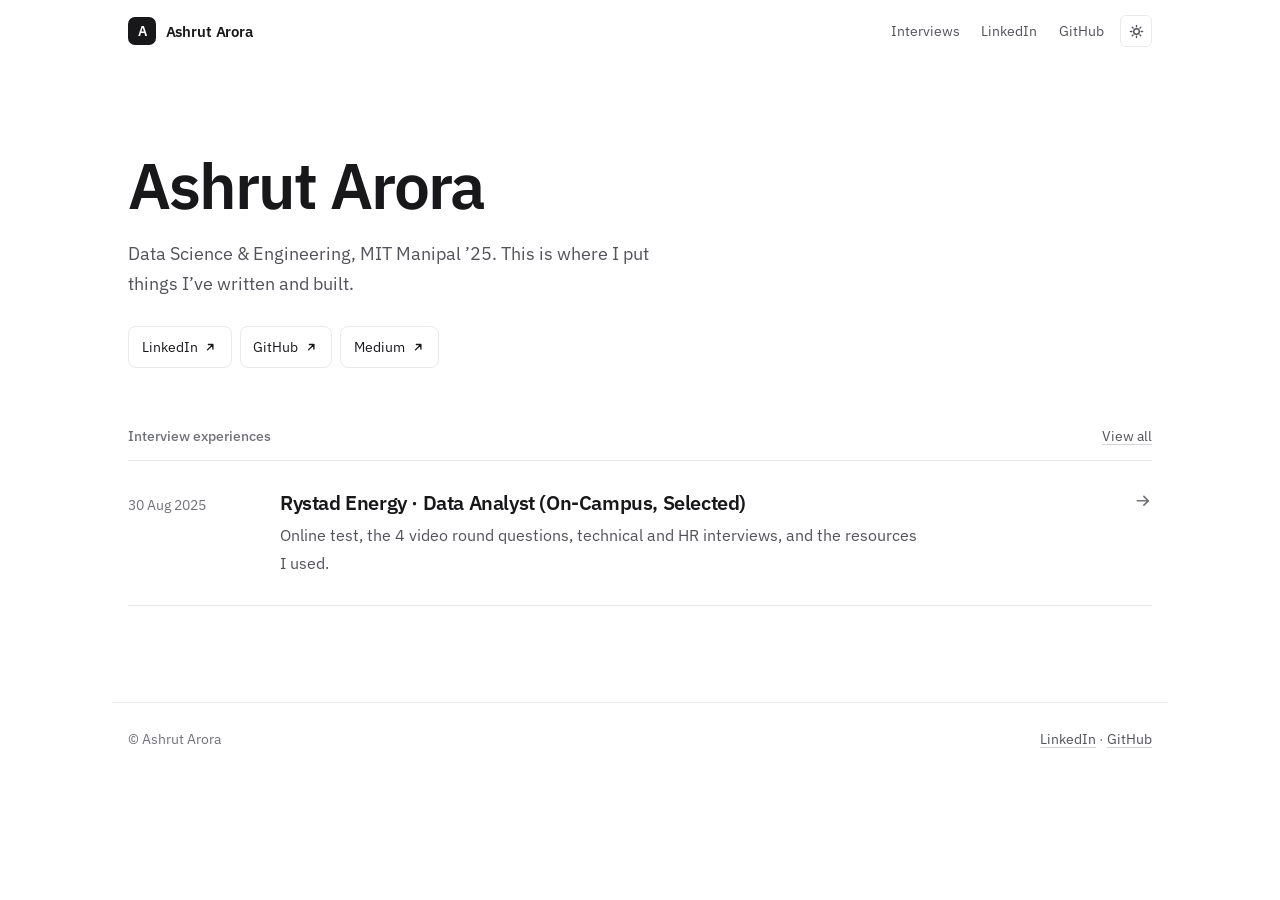
==== index.html @ b7176784 "Neutral light/dark theme with toggle, IBM Plex Sans, and an interview experiences section" ====
<!doctype html>
<html lang="en">
<head>
<meta charset="utf-8">
<meta name="viewport" content="width=device-width, initial-scale=1">
<title>Ashrut Arora</title>
<meta name="description" content="Ashrut Arora, Data Science &amp; Engineering graduate from MIT Manipal. Writing, projects and interview experiences.">
<meta name="theme-color" content="#ffffff" media="(prefers-color-scheme: light)">
<meta name="theme-color" content="#09090b" media="(prefers-color-scheme: dark)">
<link rel="canonical" href="https://ashrutarora.github.io/">
<link rel="icon" href="/favicon.svg" type="image/svg+xml">
<link rel="apple-touch-icon" href="/apple-touch-icon.png">
<meta property="og:type" content="website">
<meta property="og:title" content="Ashrut Arora">
<meta property="og:description" content="Writing, projects and interview experiences.">
<meta property="og:url" content="https://ashrutarora.github.io/">
<meta property="og:image" content="https://ashrutarora.github.io/og/home.png">
<meta name="twitter:card" content="summary_large_image">
<link rel="preconnect" href="https://fonts.googleapis.com">
<link rel="preconnect" href="https://fonts.gstatic.com" crossorigin>
<link rel="stylesheet" href="https://fonts.googleapis.com/css2?family=IBM+Plex+Mono:wght@400&family=IBM+Plex+Sans:wght@400;500;600&display=swap">
<script>try{const t=localStorage.getItem("theme");if(t)document.documentElement.dataset.theme=t}catch(e){}</script>
<link rel="stylesheet" href="/style.css">
<script type="application/ld+json">
{
  "@context": "https://schema.org",
  "@type": "Person",
  "name": "Ashrut Arora",
  "url": "https://ashrutarora.github.io/",
  "alumniOf": "Manipal Institute of Technology",
  "sameAs": [
    "https://www.linkedin.com/in/ashrutarora/",
    "https://github.com/ashrutarora",
    "https://medium.com/@ashrutarora"
  ]
}
</script>
</head>
<body>
<a class="skip" href="#main">Skip to content</a>

<header class="site">
  <div class="site-inner">
    <a class="brand" href="/"><span class="mark" aria-hidden="true">A</span>Ashrut Arora</a>
    <nav aria-label="Site">
      <a href="/interview-experiences/">Interviews</a>
      <a class="ext" href="https://www.linkedin.com/in/ashrutarora/">LinkedIn</a>
      <a class="ext" href="https://github.com/ashrutarora">GitHub</a>
      <button class="theme" type="button" aria-label="Switch between light and dark mode">
        <svg class="sun" viewBox="0 0 16 16" aria-hidden="true"><circle cx="8" cy="8" r="3" fill="none" stroke="currentColor" stroke-width="1.5"/><path d="M8 1.5v1.5M8 13v1.5M1.5 8H3M13 8h1.5M3.4 3.4l1 1M11.6 11.6l1 1M3.4 12.6l1-1M11.6 4.4l1-1" stroke="currentColor" stroke-width="1.5" stroke-linecap="round"/></svg>
        <svg class="moon" viewBox="0 0 16 16" aria-hidden="true"><path d="M13.5 9.6A5.5 5.5 0 0 1 6.4 2.5a5.5 5.5 0 1 0 7.1 7.1Z" fill="none" stroke="currentColor" stroke-width="1.5" stroke-linejoin="round"/></svg>
      </button>
    </nav>
  </div>
</header>

<main id="main">
<section class="hero">
  <h1 class="rise">Ashrut Arora</h1>
  <p class="rise d1">Data Science &amp; Engineering, MIT Manipal ’25. This is where I put things I’ve written and built.</p>
  <div class="links rise d2">
    <a href="https://www.linkedin.com/in/ashrutarora/">LinkedIn <svg class="icon" viewBox="0 0 16 16" aria-hidden="true"><path d="M5 11 11 5M6 5h5v5" fill="none" stroke="currentColor" stroke-width="1.5" stroke-linecap="round" stroke-linejoin="round"/></svg></a>
    <a href="https://github.com/ashrutarora">GitHub <svg class="icon" viewBox="0 0 16 16" aria-hidden="true"><path d="M5 11 11 5M6 5h5v5" fill="none" stroke="currentColor" stroke-width="1.5" stroke-linecap="round" stroke-linejoin="round"/></svg></a>
    <a href="https://medium.com/@ashrutarora">Medium <svg class="icon" viewBox="0 0 16 16" aria-hidden="true"><path d="M5 11 11 5M6 5h5v5" fill="none" stroke="currentColor" stroke-width="1.5" stroke-linecap="round" stroke-linejoin="round"/></svg></a>
  </div>
</section>

<section class="writing rise d3" aria-labelledby="interviews-label">
  <div class="section-label"><h2 id="interviews-label">Interview experiences</h2><a href="/interview-experiences/">View all</a></div>
  <a class="entry" href="/interview-experiences/rystad-energy/">
    <time datetime="2025-08-30">30 Aug 2025</time>
    <div>
      <h3>Rystad Energy · Data Analyst (On-Campus, Selected)</h3>
      <p>Online test, the 4 video round questions, technical and HR interviews, and the resources I used.</p>
    </div>
    <span class="arrow"><svg class="icon" viewBox="0 0 16 16" aria-hidden="true"><path d="M3 8h10M9 4l4 4-4 4" fill="none" stroke="currentColor" stroke-width="1.5" stroke-linecap="round" stroke-linejoin="round"/></svg></span>
  </a>
</section>
</main>

<footer class="foot">
  <p>© Ashrut Arora</p>
  <p><a href="https://www.linkedin.com/in/ashrutarora/">LinkedIn</a> · <a href="https://github.com/ashrutarora">GitHub</a></p>
</footer>

<script>
(() => {
  const root = document.documentElement;
  document.querySelector('.theme')?.addEventListener('click', () => {
    const dark = root.dataset.theme ? root.dataset.theme === 'dark' : matchMedia('(prefers-color-scheme: dark)').matches;
    root.dataset.theme = dark ? 'light' : 'dark';
    try { localStorage.setItem('theme', root.dataset.theme); } catch (e) {}
  });
  const site = document.querySelector('.site');
  const onScroll = () => site.classList.toggle('scrolled', scrollY > 8);
  addEventListener('scroll', onScroll, { passive: true });
  onScroll();
})();
</script>
</body>
</html>
---- style.css ----
:root {
  --bg: #ffffff;
  --card: #fafafa;
  --soft: #f4f4f5;
  --ink: #18181b;
  --ink-2: #52525b;
  --ink-3: #71717a;
  --rule: #e9e9ec;
  --rule-strong: #d4d4d8;

  --sans: "IBM Plex Sans", ui-sans-serif, system-ui, -apple-system, "Segoe UI", sans-serif;
  --mono: "IBM Plex Mono", ui-monospace, SFMono-Regular, Menlo, monospace;

  --measure: 42rem;
  --wide: 66rem;
  --ease: cubic-bezier(.2, .7, .2, 1);
  color-scheme: light;
}

:root[data-theme="dark"] {
  --bg: #09090b;
  --card: #111113;
  --soft: #18181b;
  --ink: #f4f4f5;
  --ink-2: #a1a1aa;
  --ink-3: #8b8b94;
  --rule: #232326;
  --rule-strong: #34343a;
  color-scheme: dark;
}

@media (prefers-color-scheme: dark) {
  :root:not([data-theme="light"]) {
    --bg: #09090b;
    --card: #111113;
    --soft: #18181b;
    --ink: #f4f4f5;
    --ink-2: #a1a1aa;
    --ink-3: #8b8b94;
    --rule: #232326;
    --rule-strong: #34343a;
    color-scheme: dark;
  }
}

*, *::before, *::after { box-sizing: border-box; }

html {
  -webkit-text-size-adjust: 100%;
  scroll-behavior: smooth;
  scroll-padding-top: 5rem;
}

@media (prefers-reduced-motion: reduce) {
  html { scroll-behavior: auto; }
  *, *::before, *::after { transition: none !important; animation: none !important; }
}

body {
  margin: 0;
  background: var(--bg);
  color: var(--ink);
  font: 400 1.0625rem/1.75 var(--sans);
  -webkit-font-smoothing: antialiased;
  transition: background-color .25s var(--ease), color .25s var(--ease);
}

::selection { background: var(--ink); color: var(--bg); }

.icon { width: 1em; height: 1em; flex: none; vertical-align: -.125em; }

a {
  color: var(--ink);
  text-decoration-color: var(--rule-strong);
  text-decoration-thickness: 1px;
  text-underline-offset: 3px;
  transition: text-decoration-color .2s var(--ease), color .2s var(--ease);
}

a:hover { text-decoration-color: var(--ink); }

:focus-visible {
  outline: 2px solid var(--ink);
  outline-offset: 3px;
  border-radius: 4px;
}

.skip {
  position: absolute;
  left: 1rem;
  top: -3rem;
  z-index: 30;
  padding: .5rem .9rem;
  background: var(--ink);
  color: var(--bg);
  border-radius: 6px;
  font-size: .875rem;
}

.skip:focus { top: 1rem; }

.progress {
  position: fixed;
  inset: 0 0 auto 0;
  height: 2px;
  z-index: 20;
  background: var(--ink);
  transform-origin: 0 50%;
  transform: scaleX(0);
}

/* site header */
.site {
  position: sticky;
  top: 0;
  z-index: 10;
  background: color-mix(in srgb, var(--bg) 85%, transparent);
  backdrop-filter: saturate(1.4) blur(12px);
  -webkit-backdrop-filter: saturate(1.4) blur(12px);
  border-bottom: 1px solid transparent;
  transition: border-color .3s var(--ease), background-color .25s var(--ease);
}

.site.scrolled { border-bottom-color: var(--rule); }

.site-inner {
  max-width: var(--wide);
  margin: 0 auto;
  padding: .85rem 1rem;
  display: flex;
  align-items: center;
  justify-content: space-between;
  gap: 1rem;
}

.brand {
  display: inline-flex;
  align-items: center;
  gap: .6rem;
  color: var(--ink);
  text-decoration: none;
  font-weight: 600;
  font-size: .95rem;
  letter-spacing: -.01em;
  white-space: nowrap;
}

.mark {
  display: grid;
  place-items: center;
  width: 1.75rem;
  height: 1.75rem;
  border-radius: 7px;
  background: var(--ink);
  color: var(--bg);
  font: 600 .85rem/1 var(--sans);
}

.site nav { display: flex; align-items: center; gap: .15rem; font-size: .875rem; }

.site nav a, .theme {
  color: var(--ink-2);
  text-decoration: none;
  padding: .35rem .6rem;
  border-radius: 6px;
  transition: background-color .2s var(--ease), color .2s var(--ease);
}

.site nav a:hover, .theme:hover { background: var(--soft); color: var(--ink); }
.site nav a[aria-current] { color: var(--ink); }

.theme {
  display: grid;
  place-items: center;
  width: 2rem;
  height: 2rem;
  padding: 0;
  margin-left: .25rem;
  border: 1px solid var(--rule);
  background: none;
  cursor: pointer;
}

.theme svg { width: 15px; height: 15px; }
.theme .moon { display: none; }
:root[data-theme="dark"] .theme .sun { display: none; }
:root[data-theme="dark"] .theme .moon { display: block; }

@media (prefers-color-scheme: dark) {
  :root:not([data-theme="light"]) .theme .sun { display: none; }
  :root:not([data-theme="light"]) .theme .moon { display: block; }
}

@media (max-width: 520px) {
  .site nav a.ext { display: none; }
  .byline .status { margin-left: 0; }
}

main { position: relative; }

/* post header */
.post-head {
  max-width: var(--wide);
  margin: 0 auto;
  padding: 4rem 1rem 2.5rem;
}

.status {
  color: var(--ink);
  border: 1px solid var(--rule-strong);
  padding: .1rem .55rem;
  border-radius: 999px;
  font-size: .8rem;
  font-weight: 500;
}

.post-head h1 {
  font-size: clamp(2.1rem, 5vw, 3.25rem);
  line-height: 1.1;
  font-weight: 600;
  letter-spacing: -.025em;
  margin: 0;
  max-width: 22ch;
  text-wrap: balance;
}

.post-head h1 span { color: var(--ink-3); }

.dek {
  max-width: 38rem;
  margin: 1.25rem 0 0;
  font-size: 1.15rem;
  line-height: 1.6;
  color: var(--ink-2);
  text-wrap: pretty;
}

.byline {
  display: flex;
  flex-wrap: wrap;
  align-items: center;
  gap: .75rem;
  margin-top: 1.75rem;
  font-size: .875rem;
  color: var(--ink-3);
}

.byline strong { color: var(--ink); font-weight: 500; display: block; line-height: 1.4; }
.byline .status { margin-left: auto; }

.byline .mark { width: 2.25rem; height: 2.25rem; font-size: 1rem; border-radius: 9px; }

/* rounds strip */
.rounds {
  max-width: var(--wide);
  margin: 0 auto;
  padding: 0 1rem;
}

.rounds ol {
  list-style: none;
  margin: 0;
  padding: 0;
  display: grid;
  grid-template-columns: repeat(4, 1fr);
  border: 1px solid var(--rule);
  border-radius: 12px;
  overflow: hidden;
}

.rounds li { border-right: 1px solid var(--rule); }
.rounds li:last-child { border-right: 0; }

.rounds a {
  display: block;
  height: 100%;
  padding: 1rem 1.15rem 1.15rem;
  color: inherit;
  text-decoration: none;
  transition: background-color .2s var(--ease);
}

.rounds a:hover { background: var(--card); }

.rounds .n { font-size: .8rem; line-height: 1; color: var(--ink-3); }

.rounds h2 {
  font-size: 1rem;
  font-weight: 600;
  letter-spacing: -.01em;
  margin: .65rem 0 .25rem;
}

.rounds p { margin: 0; font-size: .85rem; line-height: 1.5; color: var(--ink-3); }

@media (max-width: 760px) {
  .rounds ol { grid-template-columns: 1fr 1fr; }
  .rounds li:nth-child(2n) { border-right: 0; }
  .rounds li:nth-child(n+3) { border-top: 1px solid var(--rule); }
}

/* body layout */
.post-body {
  max-width: var(--wide);
  margin: 0 auto;
  padding: 3.5rem 1rem 0;
  display: grid;
  grid-template-columns: minmax(0, 1fr);
  gap: 2.5rem;
}

@media (min-width: 1040px) {
  .post-body {
    grid-template-columns: 12rem minmax(0, var(--measure));
    gap: 5rem;
  }
}

.toc { font-size: .875rem; }

.toc .label { font-weight: 500; color: var(--ink); margin: 0 0 .75rem; }

.toc ol { list-style: none; margin: 0; padding: 0; }

.toc a {
  display: block;
  padding: .35rem 0 .35rem .85rem;
  border-left: 1px solid var(--rule);
  color: var(--ink-3);
  text-decoration: none;
  line-height: 1.4;
  transition: color .2s var(--ease), border-color .2s var(--ease);
}

.toc a:hover { color: var(--ink); }
.toc a.active { color: var(--ink); border-left-color: var(--ink); }

@media (min-width: 1040px) {
  .toc { position: sticky; top: 6rem; align-self: start; }
}

@media (max-width: 1039px) {
  .toc {
    background: var(--card);
    border: 1px solid var(--rule);
    border-radius: 12px;
    padding: 1rem 1.15rem .85rem;
  }
}

/* prose */
.prose { min-width: 0; }
.prose > :first-child { margin-top: 0; }
.prose p, .prose li { text-wrap: pretty; }
.prose p { margin: 0 0 1.15rem; }

.prose h2 {
  font-size: 1.6rem;
  line-height: 1.25;
  font-weight: 600;
  letter-spacing: -.02em;
  margin: 4rem 0 1rem;
  text-wrap: balance;
}

.prose h3 {
  font-size: 1.1rem;
  font-weight: 600;
  letter-spacing: -.015em;
  margin: 2.25rem 0 .6rem;
}

.prose ul, .prose ol { padding-left: 1.25rem; margin: 0 0 1.25rem; }
.prose li { margin: .35rem 0; }
.prose li::marker { color: var(--ink-3); }
.prose strong { font-weight: 600; }

.prose code {
  font: .85em var(--mono);
  background: var(--soft);
  border: 1px solid var(--rule);
  padding: .08em .35em;
  border-radius: 5px;
}

.lede { font-size: 1.15rem; line-height: 1.7; }

.chips { display: flex; flex-wrap: wrap; gap: .4rem; margin: 0 0 1.25rem; }

.chip {
  font-size: .8rem;
  color: var(--ink-2);
  background: var(--soft);
  padding: .25rem .6rem;
  border-radius: 6px;
}

.roles { list-style: none; padding: 0 !important; display: grid; gap: .5rem; }

.roles li {
  margin: 0;
  padding: .85rem 1.05rem;
  background: var(--card);
  border: 1px solid var(--rule);
  border-radius: 10px;
}

.roles li strong { display: block; }
.roles li span { color: var(--ink-2); font-size: .95rem; }

.qgroup {
  margin: 0 0 1rem;
  padding: 1.1rem 1.25rem .35rem;
  background: var(--card);
  border: 1px solid var(--rule);
  border-radius: 12px;
}

.qgroup h4 { margin: 0 0 .35rem; font-size: .95rem; font-weight: 600; }
.qgroup ul { margin-bottom: .75rem; }

/* video questions */
.questions { list-style: none; padding: 0 !important; margin: 2rem 0; counter-reset: q; }

.questions > li {
  counter-increment: q;
  margin: 0 0 1rem;
  padding: 1.25rem 1.35rem;
  background: var(--card);
  border: 1px solid var(--rule);
  border-radius: 12px;
}

.questions h3 { margin: 0 0 .5rem; font-size: 1rem; display: flex; gap: .6rem; align-items: baseline; }

.questions h3::before {
  content: counter(q) ".";
  color: var(--ink-3);
  font-weight: 500;
  font-variant-numeric: tabular-nums;
}

.questions blockquote {
  margin: 0 0 .9rem;
  padding-left: .9rem;
  border-left: 1px solid var(--rule-strong);
  color: var(--ink);
  font-size: 1.05rem;
  text-wrap: pretty;
}

.questions .tip { margin: 0; }

.tip {
  margin: 1.25rem 0 1.5rem;
  padding: .75rem .95rem;
  background: var(--soft);
  border-radius: 8px;
  font-size: .95rem;
  line-height: 1.6;
  color: var(--ink-2);
}

.tip b { color: var(--ink); font-weight: 600; margin-right: .35rem; }

/* resources */
.resources {
  display: grid;
  grid-template-columns: repeat(auto-fill, minmax(15rem, 1fr));
  gap: .6rem;
  margin: 1.5rem 0 2rem;
}

.res {
  padding: .9rem 1.05rem .55rem;
  background: var(--card);
  border: 1px solid var(--rule);
  border-radius: 12px;
}

.res h4 { margin: 0 0 .3rem; font-size: .95rem; font-weight: 600; }
.res ul { list-style: none; padding: 0 !important; margin: 0 !important; }
.res li { margin: 0; border-top: 1px solid var(--rule); }
.res li:first-child { border-top: 0; }

.res a {
  display: flex;
  justify-content: space-between;
  gap: .75rem;
  padding: .45rem 0;
  font-size: .9rem;
  color: var(--ink-2);
  text-decoration: none;
}

.res a::after {
  content: "";
  flex: none;
  width: 14px;
  height: 14px;
  margin-top: .35em;
  background: var(--ink-3);
  -webkit-mask: url("data:image/svg+xml,%3Csvg xmlns='http://www.w3.org/2000/svg' viewBox='0 0 16 16'%3E%3Cpath d='M5 11 11 5M6 5h5v5' fill='none' stroke='black' stroke-width='1.5' stroke-linecap='round' stroke-linejoin='round'/%3E%3C/svg%3E") center / contain no-repeat;
  mask: url("data:image/svg+xml,%3Csvg xmlns='http://www.w3.org/2000/svg' viewBox='0 0 16 16'%3E%3Cpath d='M5 11 11 5M6 5h5v5' fill='none' stroke='black' stroke-width='1.5' stroke-linecap='round' stroke-linejoin='round'/%3E%3C/svg%3E") center / contain no-repeat;
  transition: transform .25s var(--ease), background-color .2s var(--ease);
}

.res a:hover { color: var(--ink); }
.res a:hover::after { background: var(--ink); transform: translate(2px, -2px); }

.outro {
  margin: 3.5rem 0 0;
  padding: 1.5rem;
  border: 1px solid var(--rule);
  border-radius: 14px;
  background: var(--card);
}

.outro p { margin: 0 0 1rem; font-size: 1.1rem; font-weight: 500; letter-spacing: -.01em; text-wrap: balance; }

.button {
  display: inline-flex;
  align-items: center;
  gap: .5rem;
  padding: .6rem 1rem;
  border-radius: 8px;
  background: var(--ink);
  color: var(--bg);
  font-weight: 500;
  font-size: .9rem;
  text-decoration: none;
  transition: opacity .2s var(--ease), transform .2s var(--ease);
}

.button:hover { opacity: .85; }
.button:active { transform: scale(.98); }

/* footer */
.foot {
  max-width: var(--wide);
  margin: 6rem auto 0;
  padding: 1.5rem 1rem 3rem;
  border-top: 1px solid var(--rule);
  display: flex;
  flex-wrap: wrap;
  justify-content: space-between;
  gap: 1rem;
  font-size: .875rem;
  color: var(--ink-3);
}

.foot a { color: var(--ink-2); }
.foot p { margin: 0; }

/* home */
.hero {
  max-width: var(--wide);
  margin: 0 auto;
  padding: 5.5rem 1rem 3.5rem;
}

.hero h1 {
  font-size: clamp(2.5rem, 7vw, 4rem);
  line-height: 1.05;
  font-weight: 600;
  letter-spacing: -.03em;
  margin: 0;
}

.hero p {
  max-width: 34rem;
  margin: 1.25rem 0 0;
  font-size: 1.15rem;
  line-height: 1.6;
  color: var(--ink-2);
  text-wrap: pretty;
}

.links { display: flex; flex-wrap: wrap; gap: .5rem; margin-top: 1.75rem; }

.links a {
  display: inline-flex;
  align-items: center;
  gap: .35rem;
  padding: .45rem .8rem;
  border: 1px solid var(--rule);
  border-radius: 8px;
  color: var(--ink);
  text-decoration: none;
  font-size: .9rem;
  transition: background-color .2s var(--ease), border-color .2s var(--ease);
}

.links a:hover { background: var(--card); border-color: var(--rule-strong); }

.writing {
  max-width: var(--wide);
  margin: 0 auto;
  padding: 0 1rem;
}

.section-label {
  display: flex;
  justify-content: space-between;
  align-items: baseline;
  padding-bottom: .75rem;
  border-bottom: 1px solid var(--rule);
  font-size: .875rem;
}

.section-label h2 { margin: 0; font-size: .875rem; font-weight: 500; color: var(--ink-3); }
.section-label a { color: var(--ink-2); }

.entry {
  display: grid;
  grid-template-columns: 8rem minmax(0, 1fr) auto;
  gap: 1.5rem;
  align-items: baseline;
  padding: 1.75rem 0;
  border-bottom: 1px solid var(--rule);
  color: inherit;
  text-decoration: none;
}

.entry time { font-size: .875rem; color: var(--ink-3); font-variant-numeric: tabular-nums; }

.entry h3 {
  margin: 0;
  font-size: 1.25rem;
  line-height: 1.35;
  font-weight: 600;
  letter-spacing: -.02em;
  text-wrap: balance;
}

.entry p { margin: .4rem 0 0; color: var(--ink-2); font-size: .975rem; max-width: 40rem; }

.entry .arrow {
  display: flex;
  font-size: 1.1rem;
  color: var(--ink-3);
  transition: transform .3s var(--ease), color .2s var(--ease);
}

.entry:hover .arrow { color: var(--ink); transform: translateX(4px); }
.entry:hover h3 { text-decoration: underline; text-decoration-color: var(--rule-strong); text-underline-offset: 4px; }

@media (max-width: 680px) {
  .entry { grid-template-columns: minmax(0, 1fr); gap: .35rem; }
  .entry .arrow { display: none; }
}

@keyframes rise { from { opacity: 0; transform: translateY(8px); } to { opacity: 1; transform: none; } }

.rise { animation: rise .6s var(--ease) both; }
.rise.d1 { animation-delay: .05s; }
.rise.d2 { animation-delay: .1s; }
.rise.d3 { animation-delay: .15s; }
.rise.d4 { animation-delay: .2s; }

.hero-sm { padding-bottom: 2.5rem; }
.hero-sm h1 { font-size: clamp(2.1rem, 5vw, 3rem); }

.crumbs {
  display: flex;
  flex-wrap: wrap;
  gap: .5rem;
  margin: 0 0 1.25rem;
  font-size: .875rem;
  color: var(--ink-3);
}

.crumbs a { color: var(--ink-2); text-decoration: none; }
.crumbs a:hover { color: var(--ink); text-decoration: underline; text-decoration-color: var(--rule-strong); }
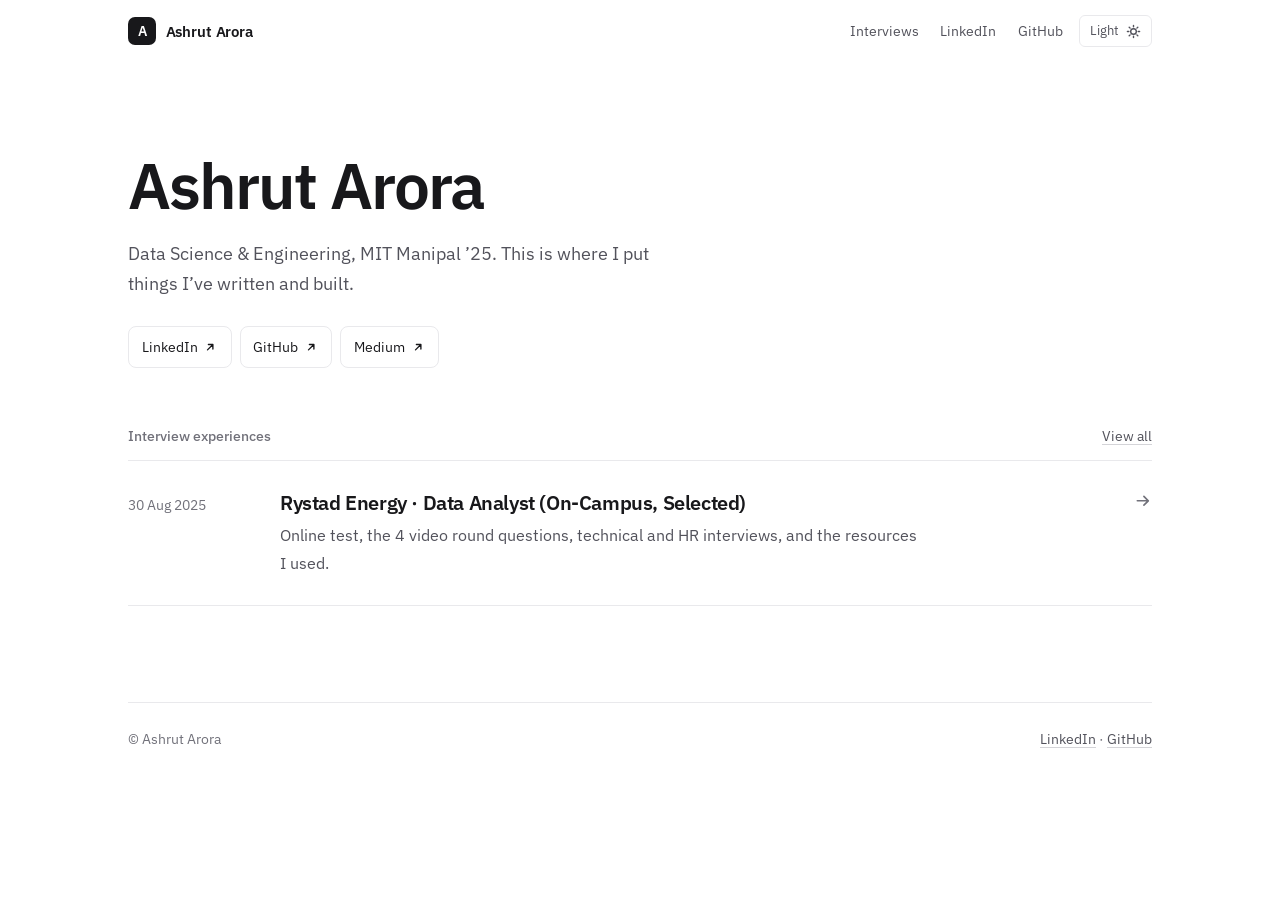
==== commit f0e77be5: "Label the theme switch, add it to the 404 page, align the footer, fix contents highlight" ====
--- a/index.html
+++ b/index.html
@@ -20,7 +20,7 @@
 <link rel="preconnect" href="https://fonts.gstatic.com" crossorigin>
 <link rel="stylesheet" href="https://fonts.googleapis.com/css2?family=IBM+Plex+Mono:wght@400&family=IBM+Plex+Sans:wght@400;500;600&display=swap">
 <script>try{const t=localStorage.getItem("theme");if(t)document.documentElement.dataset.theme=t}catch(e){}</script>
-<link rel="stylesheet" href="/style.css">
+<link rel="stylesheet" href="/style.css?v=4">
 <script type="application/ld+json">
 {
   "@context": "https://schema.org",
@@ -47,6 +47,7 @@
       <a class="ext" href="https://www.linkedin.com/in/ashrutarora/">LinkedIn</a>
       <a class="ext" href="https://github.com/ashrutarora">GitHub</a>
       <button class="theme" type="button" aria-label="Switch between light and dark mode">
+        <span class="theme-label light-label">Light</span><span class="theme-label dark-label">Dark</span>
         <svg class="sun" viewBox="0 0 16 16" aria-hidden="true"><circle cx="8" cy="8" r="3" fill="none" stroke="currentColor" stroke-width="1.5"/><path d="M8 1.5v1.5M8 13v1.5M1.5 8H3M13 8h1.5M3.4 3.4l1 1M11.6 11.6l1 1M3.4 12.6l1-1M11.6 4.4l1-1" stroke="currentColor" stroke-width="1.5" stroke-linecap="round"/></svg>
         <svg class="moon" viewBox="0 0 16 16" aria-hidden="true"><path d="M13.5 9.6A5.5 5.5 0 0 1 6.4 2.5a5.5 5.5 0 1 0 7.1 7.1Z" fill="none" stroke="currentColor" stroke-width="1.5" stroke-linejoin="round"/></svg>
       </button>
--- a/style.css
+++ b/style.css
@@ -170,29 +170,33 @@
 .site nav a[aria-current] { color: var(--ink); }
 
 .theme {
-  display: grid;
-  place-items: center;
-  width: 2rem;
+  display: inline-flex;
+  align-items: center;
+  gap: .4rem;
   height: 2rem;
-  padding: 0;
+  padding: 0 .65rem;
+  font: inherit;
+  font-size: .8125rem;
   margin-left: .25rem;
   border: 1px solid var(--rule);
   background: none;
   cursor: pointer;
 }
 
-.theme svg { width: 15px; height: 15px; }
-.theme .moon { display: none; }
-:root[data-theme="dark"] .theme .sun { display: none; }
-:root[data-theme="dark"] .theme .moon { display: block; }
+.theme svg { width: 15px; height: 15px; flex: none; }
+.theme .moon, .theme .dark-label { display: none; }
+:root[data-theme="dark"] .theme .sun, :root[data-theme="dark"] .theme .light-label { display: none; }
+:root[data-theme="dark"] .theme .moon, :root[data-theme="dark"] .theme .dark-label { display: inline; }
 
 @media (prefers-color-scheme: dark) {
-  :root:not([data-theme="light"]) .theme .sun { display: none; }
-  :root:not([data-theme="light"]) .theme .moon { display: block; }
+  :root:not([data-theme="light"]) .theme .sun, :root:not([data-theme="light"]) .theme .light-label { display: none; }
+  :root:not([data-theme="light"]) .theme .moon, :root:not([data-theme="light"]) .theme .dark-label { display: inline; }
 }
 
 @media (max-width: 520px) {
   .site nav a.ext { display: none; }
+  .theme { padding: 0; width: 2rem; justify-content: center; }
+  .theme .theme-label { display: none !important; }
   .byline .status { margin-left: 0; }
 }
 
@@ -537,9 +541,9 @@
 
 /* footer */
 .foot {
-  max-width: var(--wide);
+  width: min(calc(100% - 2rem), calc(var(--wide) - 2rem));
   margin: 6rem auto 0;
-  padding: 1.5rem 1rem 3rem;
+  padding: 1.5rem 0 3rem;
   border-top: 1px solid var(--rule);
   display: flex;
   flex-wrap: wrap;
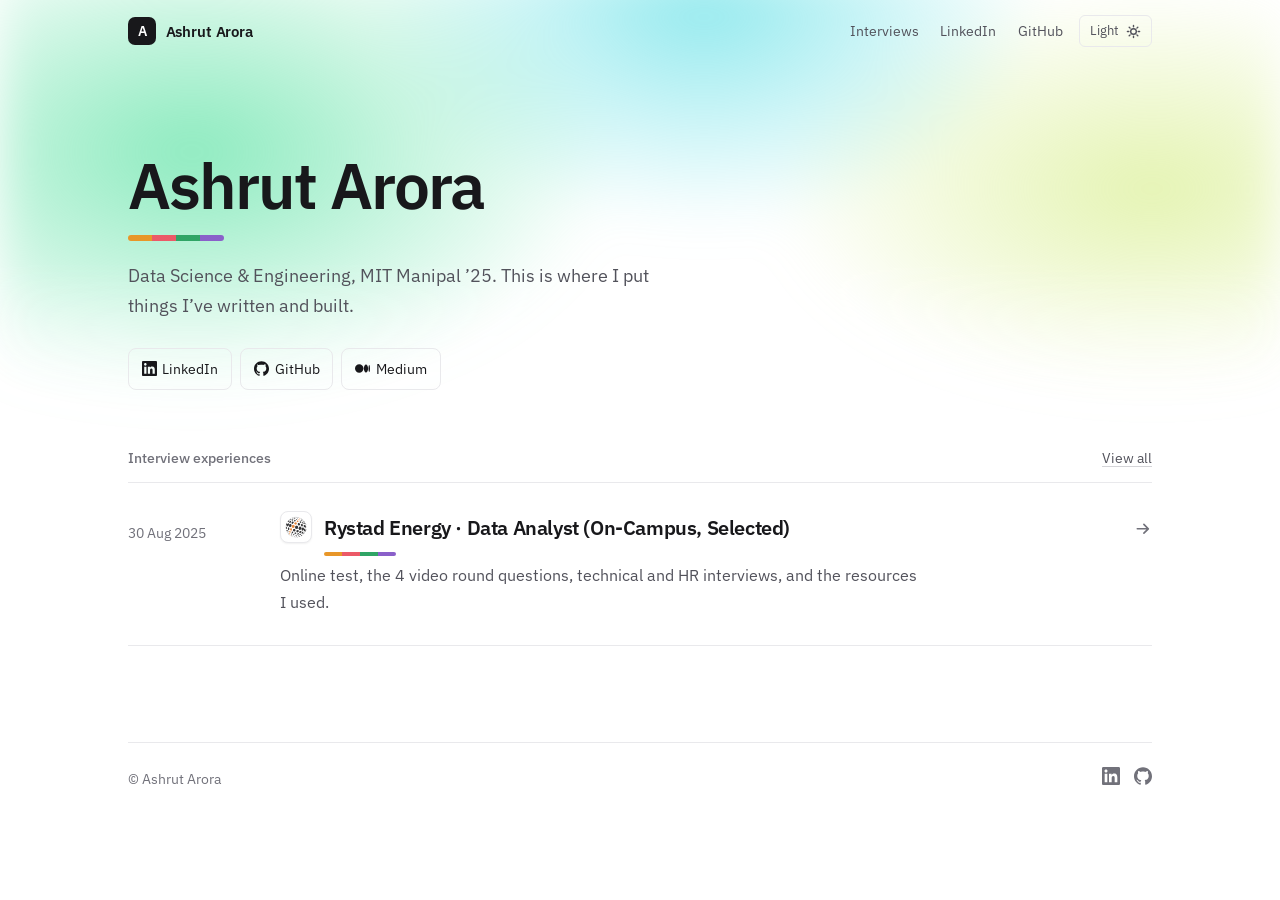
==== commit b2dde542: "Colour: aura glow, one colour per interview round, highlighter marks; add company, tool and resource" ====
--- a/index.html
+++ b/index.html
@@ -20,7 +20,7 @@
 <link rel="preconnect" href="https://fonts.gstatic.com" crossorigin>
 <link rel="stylesheet" href="https://fonts.googleapis.com/css2?family=IBM+Plex+Mono:wght@400&family=IBM+Plex+Sans:wght@400;500;600&display=swap">
 <script>try{const t=localStorage.getItem("theme");if(t)document.documentElement.dataset.theme=t}catch(e){}</script>
-<link rel="stylesheet" href="/style.css?v=4">
+<link rel="stylesheet" href="/style.css?v=5">
 <script type="application/ld+json">
 {
   "@context": "https://schema.org",
@@ -60,9 +60,9 @@
   <h1 class="rise">Ashrut Arora</h1>
   <p class="rise d1">Data Science &amp; Engineering, MIT Manipal ’25. This is where I put things I’ve written and built.</p>
   <div class="links rise d2">
-    <a href="https://www.linkedin.com/in/ashrutarora/">LinkedIn <svg class="icon" viewBox="0 0 16 16" aria-hidden="true"><path d="M5 11 11 5M6 5h5v5" fill="none" stroke="currentColor" stroke-width="1.5" stroke-linecap="round" stroke-linejoin="round"/></svg></a>
-    <a href="https://github.com/ashrutarora">GitHub <svg class="icon" viewBox="0 0 16 16" aria-hidden="true"><path d="M5 11 11 5M6 5h5v5" fill="none" stroke="currentColor" stroke-width="1.5" stroke-linecap="round" stroke-linejoin="round"/></svg></a>
-    <a href="https://medium.com/@ashrutarora">Medium <svg class="icon" viewBox="0 0 16 16" aria-hidden="true"><path d="M5 11 11 5M6 5h5v5" fill="none" stroke="currentColor" stroke-width="1.5" stroke-linecap="round" stroke-linejoin="round"/></svg></a>
+    <a href="https://www.linkedin.com/in/ashrutarora/"><svg class="logo" viewBox="0 0 24 24" aria-hidden="true"><path d="M20.447 20.452h-3.554v-5.569c0-1.328-.027-3.037-1.852-3.037-1.853 0-2.136 1.445-2.136 2.939v5.667H9.351V9h3.414v1.561h.046c.477-.9 1.637-1.85 3.37-1.85 3.601 0 4.267 2.37 4.267 5.455v6.286zM5.337 7.433c-1.144 0-2.063-.926-2.063-2.065 0-1.138.92-2.063 2.063-2.063 1.14 0 2.064.925 2.064 2.063 0 1.139-.925 2.065-2.064 2.065zm1.782 13.019H3.555V9h3.564v11.452zM22.225 0H1.771C.792 0 0 .774 0 1.729v20.542C0 23.227.792 24 1.771 24h20.451C23.2 24 24 23.227 24 22.271V1.729C24 .774 23.2 0 22.222 0h.003z" fill="currentColor"/></svg>LinkedIn</a>
+    <a href="https://github.com/ashrutarora"><svg class="logo" viewBox="0 0 24 24" aria-hidden="true"><path d="M12 .297c-6.63 0-12 5.373-12 12 0 5.303 3.438 9.8 8.205 11.385.6.113.82-.258.82-.577 0-.285-.01-1.04-.015-2.04-3.338.724-4.042-1.61-4.042-1.61C4.422 18.07 3.633 17.7 3.633 17.7c-1.087-.744.084-.729.084-.729 1.205.084 1.838 1.236 1.838 1.236 1.07 1.835 2.809 1.305 3.495.998.108-.776.417-1.305.76-1.605-2.665-.3-5.466-1.332-5.466-5.93 0-1.31.465-2.38 1.235-3.22-.135-.303-.54-1.523.105-3.176 0 0 1.005-.322 3.3 1.23.96-.267 1.98-.399 3-.405 1.02.006 2.04.138 3 .405 2.28-1.552 3.285-1.23 3.285-1.23.645 1.653.24 2.873.12 3.176.765.84 1.23 1.91 1.23 3.22 0 4.61-2.805 5.625-5.475 5.92.42.36.81 1.096.81 2.22 0 1.606-.015 2.896-.015 3.286 0 .315.21.69.825.57C20.565 22.092 24 17.592 24 12.297c0-6.627-5.373-12-12-12" fill="currentColor"/></svg>GitHub</a>
+    <a href="https://medium.com/@ashrutarora"><svg class="logo" viewBox="0 0 24 24" aria-hidden="true"><path d="M13.54 12a6.8 6.8 0 01-6.77 6.82A6.8 6.8 0 010 12a6.8 6.8 0 016.77-6.82A6.8 6.8 0 0113.54 12zM20.96 12c0 3.54-1.51 6.42-3.38 6.42-1.87 0-3.39-2.88-3.39-6.42s1.52-6.42 3.39-6.42 3.38 2.88 3.38 6.42M24 12c0 3.17-.53 5.75-1.19 5.75-.66 0-1.19-2.58-1.19-5.75s.53-5.75 1.19-5.75C23.47 6.25 24 8.83 24 12z" fill="currentColor"/></svg>Medium</a>
   </div>
 </section>
 
@@ -71,7 +71,7 @@
   <a class="entry" href="/interview-experiences/rystad-energy/">
     <time datetime="2025-08-30">30 Aug 2025</time>
     <div>
-      <h3>Rystad Energy · Data Analyst (On-Campus, Selected)</h3>
+      <h3><span class="entry-co"><span class="co-tile"><img src="/assets/logos/rystad-energy.png" alt="" width="28" height="28"></span></span>Rystad Energy · Data Analyst (On-Campus, Selected)</h3>
       <p>Online test, the 4 video round questions, technical and HR interviews, and the resources I used.</p>
     </div>
     <span class="arrow"><svg class="icon" viewBox="0 0 16 16" aria-hidden="true"><path d="M3 8h10M9 4l4 4-4 4" fill="none" stroke="currentColor" stroke-width="1.5" stroke-linecap="round" stroke-linejoin="round"/></svg></span>
@@ -81,7 +81,7 @@
 
 <footer class="foot">
   <p>© Ashrut Arora</p>
-  <p><a href="https://www.linkedin.com/in/ashrutarora/">LinkedIn</a> · <a href="https://github.com/ashrutarora">GitHub</a></p>
+  <p class="foot-links"><a href="https://www.linkedin.com/in/ashrutarora/" aria-label="LinkedIn"><svg class="logo" viewBox="0 0 24 24" aria-hidden="true"><path d="M20.447 20.452h-3.554v-5.569c0-1.328-.027-3.037-1.852-3.037-1.853 0-2.136 1.445-2.136 2.939v5.667H9.351V9h3.414v1.561h.046c.477-.9 1.637-1.85 3.37-1.85 3.601 0 4.267 2.37 4.267 5.455v6.286zM5.337 7.433c-1.144 0-2.063-.926-2.063-2.065 0-1.138.92-2.063 2.063-2.063 1.14 0 2.064.925 2.064 2.063 0 1.139-.925 2.065-2.064 2.065zm1.782 13.019H3.555V9h3.564v11.452zM22.225 0H1.771C.792 0 0 .774 0 1.729v20.542C0 23.227.792 24 1.771 24h20.451C23.2 24 24 23.227 24 22.271V1.729C24 .774 23.2 0 22.222 0h.003z" fill="currentColor"/></svg></a><a href="https://github.com/ashrutarora" aria-label="GitHub"><svg class="logo" viewBox="0 0 24 24" aria-hidden="true"><path d="M12 .297c-6.63 0-12 5.373-12 12 0 5.303 3.438 9.8 8.205 11.385.6.113.82-.258.82-.577 0-.285-.01-1.04-.015-2.04-3.338.724-4.042-1.61-4.042-1.61C4.422 18.07 3.633 17.7 3.633 17.7c-1.087-.744.084-.729.084-.729 1.205.084 1.838 1.236 1.838 1.236 1.07 1.835 2.809 1.305 3.495.998.108-.776.417-1.305.76-1.605-2.665-.3-5.466-1.332-5.466-5.93 0-1.31.465-2.38 1.235-3.22-.135-.303-.54-1.523.105-3.176 0 0 1.005-.322 3.3 1.23.96-.267 1.98-.399 3-.405 1.02.006 2.04.138 3 .405 2.28-1.552 3.285-1.23 3.285-1.23.645 1.653.24 2.873.12 3.176.765.84 1.23 1.91 1.23 3.22 0 4.61-2.805 5.625-5.475 5.92.42.36.81 1.096.81 2.22 0 1.606-.015 2.896-.015 3.286 0 .315.21.69.825.57C20.565 22.092 24 17.592 24 12.297c0-6.627-5.373-12-12-12" fill="currentColor"/></svg></a></p>
 </footer>
 
 <script>
--- a/style.css
+++ b/style.css
@@ -676,3 +676,142 @@
 
 .crumbs a { color: var(--ink-2); text-decoration: none; }
 .crumbs a:hover { color: var(--ink); text-decoration: underline; text-decoration-color: var(--rule-strong); }
+
+/* =====================================================================
+   Colour layer: an aura of colour at the top of each page, one colour
+   per interview round, and a yellow highlighter for key phrases.
+   ===================================================================== */
+:root {
+  --g1: oklch(0.8 0.15 55 / .75); --g2: oklch(0.74 0.17 15 / .6); --g3: oklch(0.88 0.14 90 / .65);
+  --h1c: oklch(0.82 0.15 160 / .7); --h2c: oklch(0.82 0.12 200 / .6); --h3c: oklch(0.9 0.14 120 / .6);
+  --ember: oklch(0.55 0.16 40);
+  --r1: oklch(0.74 0.15 68); --r2: oklch(0.66 0.18 18); --r3: oklch(0.64 0.14 155); --r4: oklch(0.58 0.16 300);
+  --r1t: oklch(0.5 0.12 60); --r2t: oklch(0.52 0.17 20); --r3t: oklch(0.48 0.11 155); --r4t: oklch(0.48 0.16 300);
+  --mix: 9%;
+  --hl: oklch(0.91 0.16 100); --hl-swipe: oklch(0.91 0.16 100 / .85); --hl-top: 52%; --hl-ink: inherit; --hl-on: #18181b;
+  --tile: #ffffff;
+}
+
+:root[data-theme="dark"] {
+  --g1: oklch(0.6 0.16 50 / .5); --g2: oklch(0.55 0.18 15 / .42); --g3: oklch(0.65 0.13 85 / .3);
+  --h1c: oklch(0.55 0.13 160 / .45); --h2c: oklch(0.55 0.11 200 / .4); --h3c: oklch(0.65 0.13 120 / .3);
+  --ember: oklch(0.8 0.13 50);
+  --r1: oklch(0.78 0.14 70); --r2: oklch(0.72 0.16 18); --r3: oklch(0.74 0.13 155); --r4: oklch(0.72 0.14 300);
+  --r1t: oklch(0.82 0.13 70); --r2t: oklch(0.78 0.14 18); --r3t: oklch(0.8 0.12 155); --r4t: oklch(0.78 0.12 300);
+  --mix: 14%;
+  --hl: oklch(0.88 0.16 100); --hl-swipe: oklch(0.88 0.16 100 / .2); --hl-top: 6%; --hl-ink: oklch(0.94 0.09 100); --hl-on: #18181b;
+  --tile: #f4f4f5;
+}
+
+@media (prefers-color-scheme: dark) {
+  :root:not([data-theme="light"]) {
+    --g1: oklch(0.6 0.16 50 / .5); --g2: oklch(0.55 0.18 15 / .42); --g3: oklch(0.65 0.13 85 / .3);
+    --h1c: oklch(0.55 0.13 160 / .45); --h2c: oklch(0.55 0.11 200 / .4); --h3c: oklch(0.65 0.13 120 / .3);
+    --ember: oklch(0.8 0.13 50);
+    --r1: oklch(0.78 0.14 70); --r2: oklch(0.72 0.16 18); --r3: oklch(0.74 0.13 155); --r4: oklch(0.72 0.14 300);
+    --r1t: oklch(0.82 0.13 70); --r2t: oklch(0.78 0.14 18); --r3t: oklch(0.8 0.12 155); --r4t: oklch(0.78 0.12 300);
+    --mix: 14%;
+    --hl: oklch(0.88 0.16 100); --hl-swipe: oklch(0.88 0.16 100 / .2); --hl-top: 6%; --hl-ink: oklch(0.94 0.09 100); --hl-on: #18181b;
+    --tile: #f4f4f5;
+  }
+}
+
+/* aura */
+main { isolation: isolate; }
+main::before {
+  content: ""; position: absolute; z-index: -1; inset: -6rem 0 auto 0; height: 46rem; pointer-events: none;
+  background:
+    radial-gradient(38rem 22rem at 18% 18%, var(--g1), transparent 70%),
+    radial-gradient(30rem 20rem at 62% 6%, var(--g2), transparent 70%),
+    radial-gradient(34rem 18rem at 92% 30%, var(--g3), transparent 70%);
+  filter: blur(24px);
+  -webkit-mask: linear-gradient(#000 40%, transparent); mask: linear-gradient(#000 40%, transparent);
+}
+main:has(.hero:not(.hero-sm))::before {
+  background:
+    radial-gradient(38rem 22rem at 15% 25%, var(--h1c), transparent 70%),
+    radial-gradient(30rem 20rem at 55% 5%, var(--h2c), transparent 70%),
+    radial-gradient(34rem 18rem at 90% 30%, var(--h3c), transparent 70%);
+}
+.site:not(.scrolled) { background: transparent; backdrop-filter: none; -webkit-backdrop-filter: none; }
+.status { border-color: var(--ember); color: var(--ember); }
+
+/* highlighter */
+::selection { background: var(--hl); color: var(--hl-on); }
+mark {
+  color: var(--hl-ink);
+  border-radius: 3px;
+  background: linear-gradient(transparent var(--hl-top), var(--hl-swipe) var(--hl-top), var(--hl-swipe) 94%, transparent 94%);
+  padding: 0 .12em; margin: 0 -.06em;
+  -webkit-box-decoration-break: clone; box-decoration-break: clone;
+}
+.tip b { background: var(--hl); color: var(--hl-on); padding: .05em .35em; border-radius: 3px; }
+
+/* one colour per round */
+.progress { height: 3px; background: linear-gradient(90deg, var(--r1) 0 25%, var(--r2) 25% 50%, var(--r3) 50% 75%, var(--r4) 75%); }
+.rounds ol { background: color-mix(in srgb, var(--bg) 72%, transparent); backdrop-filter: blur(8px); -webkit-backdrop-filter: blur(8px); }
+.rounds li:nth-child(1) { --c: var(--r1); --ct: var(--r1t); }
+.rounds li:nth-child(2) { --c: var(--r2); --ct: var(--r2t); }
+.rounds li:nth-child(3) { --c: var(--r3); --ct: var(--r3t); }
+.rounds li:nth-child(4) { --c: var(--r4); --ct: var(--r4t); }
+.rounds a { box-shadow: inset 0 3px 0 var(--c); background: color-mix(in oklch, var(--c) calc(var(--mix) * .6), transparent); }
+.rounds a:hover { background: color-mix(in oklch, var(--c) calc(var(--mix) * 1.6), transparent); }
+.rounds .n { color: var(--ct); font-weight: 600; }
+
+#online-test, #online-test ~ * { --c: var(--r1); --ct: var(--r1t); }
+#video-round, #video-round ~ * { --c: var(--r2); --ct: var(--r2t); }
+#interviews, #interviews ~ * { --c: initial; --ct: initial; }
+#technical-round, #technical-round ~ * { --c: var(--r3); --ct: var(--r3t); }
+#hr-round, #hr-round ~ * { --c: var(--r4); --ct: var(--r4t); }
+#resources, #resources ~ * { --c: initial; --ct: initial; }
+:is(#online-test, #video-round, #technical-round, #hr-round)::before {
+  content: ""; display: inline-block; width: .55em; height: .55em; border-radius: 3px; background: var(--c); margin-right: .55em; vertical-align: .12em;
+}
+.chip { background: color-mix(in oklch, var(--c, var(--soft)) var(--mix), var(--soft)); color: var(--ct, var(--ink-2)); font-weight: 500; }
+.qgroup, .questions > li { border-color: color-mix(in oklch, var(--c, var(--rule)) 35%, var(--rule)); }
+.qgroup h4, .questions h3::before { color: var(--ct, var(--ink)); }
+.tip { background: color-mix(in oklch, var(--c, var(--soft)) var(--mix), var(--soft)); }
+.questions blockquote { border-left-color: var(--c, var(--rule-strong)); }
+.toc li:nth-child(4) a { --c: var(--r1); --ct: var(--r1t); }
+.toc li:nth-child(5) a { --c: var(--r2); --ct: var(--r2t); }
+.toc li:nth-child(6) a { --c: var(--r3); --ct: var(--r3t); }
+.toc a.active { border-left-color: var(--c, var(--ink)); color: var(--ct, var(--ink)); font-weight: 500; }
+.entry h3::after, .hero:not(.hero-sm) h1::after {
+  content: ""; display: block; width: 4.5rem; height: 4px; margin-top: .6rem; border-radius: 2px;
+  background: linear-gradient(90deg, var(--r1) 0 25%, var(--r2) 25% 50%, var(--r3) 50% 75%, var(--r4) 75%);
+}
+.hero:not(.hero-sm) h1::after { width: 6rem; height: 6px; margin-top: 1rem; border-radius: 3px; }
+
+/* logos */
+.logo { width: 1em; height: 1em; flex: none; }
+.links a .logo { width: 15px; height: 15px; }
+.foot-links { display: flex; gap: .9rem; }
+.foot-links a { display: inline-flex; color: var(--ink-3); transition: color .2s var(--ease); }
+.foot-links a:hover { color: var(--ink); }
+.foot-links .logo { width: 18px; height: 18px; }
+
+.co-tile {
+  display: inline-grid; place-items: center; flex: none;
+  width: 2.5rem; height: 2.5rem; border-radius: 10px;
+  background: var(--tile); border: 1px solid var(--rule);
+  box-shadow: 0 1px 2px rgb(0 0 0 / .06);
+}
+.co-tile img { width: 1.75rem; height: 1.75rem; display: block; }
+.company { display: flex; align-items: center; gap: .75rem; margin: 0 0 1.5rem; font-size: .9rem; line-height: 1.35; }
+.company > span { display: grid; }
+.company strong { font-weight: 600; color: var(--ink); }
+.company > span > span { color: var(--ink-2); }
+
+.entry h3 { display: grid; grid-template-columns: auto minmax(0, 1fr); align-items: center; column-gap: .75rem; }
+.entry h3::after { grid-column: 2; margin-top: .5rem; }
+.entry-co .co-tile { width: 2rem; height: 2rem; border-radius: 8px; }
+.entry-co .co-tile img { width: 1.35rem; height: 1.35rem; }
+
+.qgroup h4 { display: flex; align-items: center; gap: .55rem; }
+.h-icons { display: inline-flex; gap: .3rem; color: var(--ct, var(--ink-2)); }
+.h-icons .logo { width: 17px; height: 17px; }
+
+.fav { display: inline-grid; place-items: center; width: 22px; height: 22px; border-radius: 6px; background: var(--tile); border: 1px solid var(--rule); flex: none; }
+.fav img { width: 14px; height: 14px; display: block; }
+.res a { justify-content: flex-start; align-items: center; gap: .6rem; }
+.res a::after { margin-left: auto; margin-top: 0; }
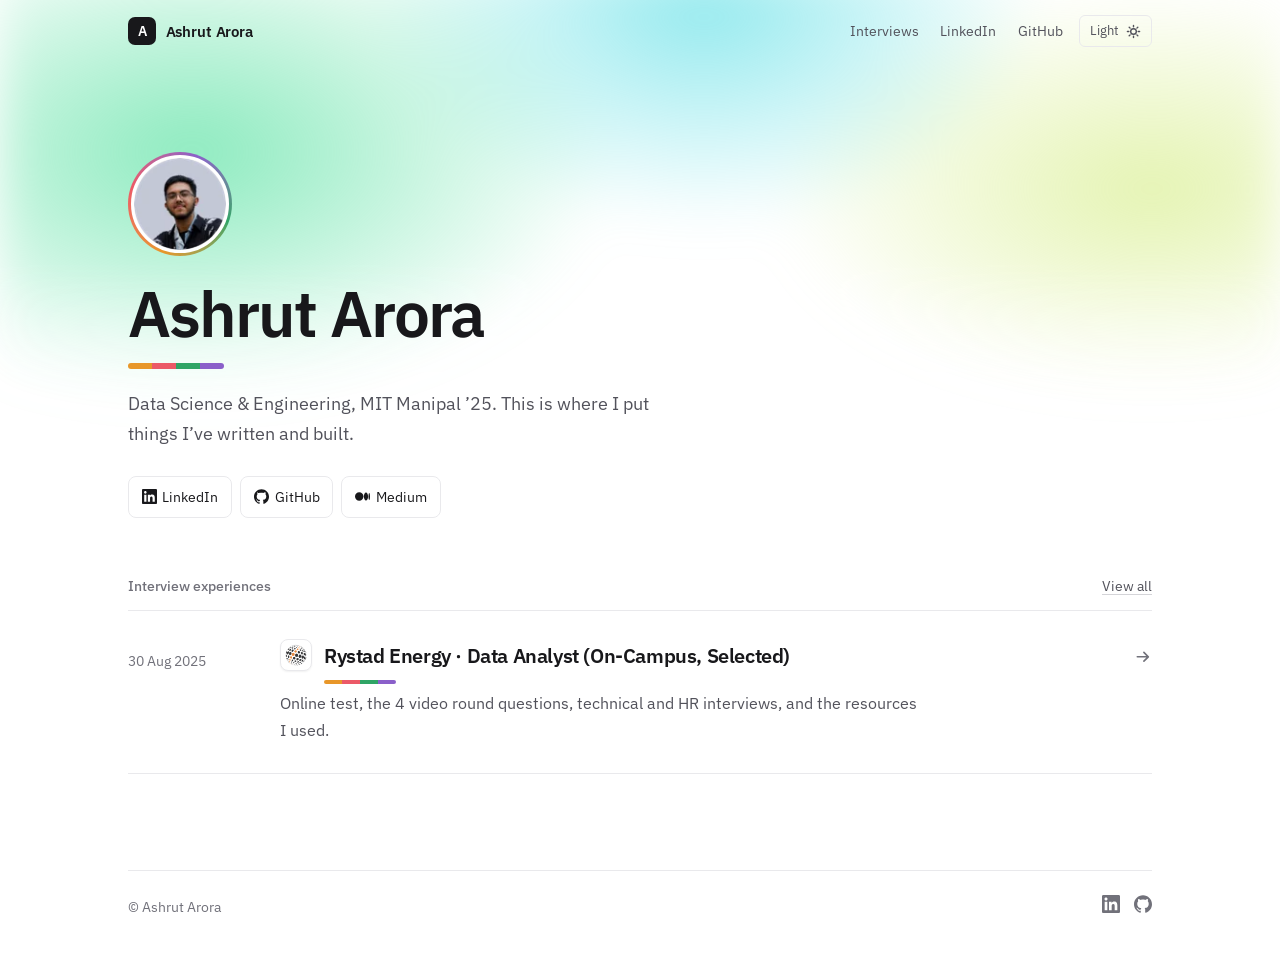
==== commit cd90e9bc: "Add photo to the home page and article byline" ====
--- a/index.html
+++ b/index.html
@@ -20,13 +20,14 @@
 <link rel="preconnect" href="https://fonts.gstatic.com" crossorigin>
 <link rel="stylesheet" href="https://fonts.googleapis.com/css2?family=IBM+Plex+Mono:wght@400&family=IBM+Plex+Sans:wght@400;500;600&display=swap">
 <script>try{const t=localStorage.getItem("theme");if(t)document.documentElement.dataset.theme=t}catch(e){}</script>
-<link rel="stylesheet" href="/style.css?v=5">
+<link rel="stylesheet" href="/style.css?v=6">
 <script type="application/ld+json">
 {
   "@context": "https://schema.org",
   "@type": "Person",
   "name": "Ashrut Arora",
   "url": "https://ashrutarora.github.io/",
+  "image": "https://ashrutarora.github.io/assets/img/ashrut-400.webp",
   "alumniOf": "Manipal Institute of Technology",
   "sameAs": [
     "https://www.linkedin.com/in/ashrutarora/",
@@ -57,16 +58,17 @@
 
 <main id="main">
 <section class="hero">
-  <h1 class="rise">Ashrut Arora</h1>
-  <p class="rise d1">Data Science &amp; Engineering, MIT Manipal ’25. This is where I put things I’ve written and built.</p>
-  <div class="links rise d2">
+  <div class="portrait rise"><img class="" src="/assets/img/ashrut-96.webp" srcset="/assets/img/ashrut-96.webp 96w, /assets/img/ashrut-192.webp 192w, /assets/img/ashrut-400.webp 400w" sizes="96px" width="96" height="96" alt="Ashrut Arora"></div>
+  <h1 class="rise d1">Ashrut Arora</h1>
+  <p class="rise d2">Data Science &amp; Engineering, MIT Manipal ’25. This is where I put things I’ve written and built.</p>
+  <div class="links rise d3">
     <a href="https://www.linkedin.com/in/ashrutarora/"><svg class="logo" viewBox="0 0 24 24" aria-hidden="true"><path d="M20.447 20.452h-3.554v-5.569c0-1.328-.027-3.037-1.852-3.037-1.853 0-2.136 1.445-2.136 2.939v5.667H9.351V9h3.414v1.561h.046c.477-.9 1.637-1.85 3.37-1.85 3.601 0 4.267 2.37 4.267 5.455v6.286zM5.337 7.433c-1.144 0-2.063-.926-2.063-2.065 0-1.138.92-2.063 2.063-2.063 1.14 0 2.064.925 2.064 2.063 0 1.139-.925 2.065-2.064 2.065zm1.782 13.019H3.555V9h3.564v11.452zM22.225 0H1.771C.792 0 0 .774 0 1.729v20.542C0 23.227.792 24 1.771 24h20.451C23.2 24 24 23.227 24 22.271V1.729C24 .774 23.2 0 22.222 0h.003z" fill="currentColor"/></svg>LinkedIn</a>
     <a href="https://github.com/ashrutarora"><svg class="logo" viewBox="0 0 24 24" aria-hidden="true"><path d="M12 .297c-6.63 0-12 5.373-12 12 0 5.303 3.438 9.8 8.205 11.385.6.113.82-.258.82-.577 0-.285-.01-1.04-.015-2.04-3.338.724-4.042-1.61-4.042-1.61C4.422 18.07 3.633 17.7 3.633 17.7c-1.087-.744.084-.729.084-.729 1.205.084 1.838 1.236 1.838 1.236 1.07 1.835 2.809 1.305 3.495.998.108-.776.417-1.305.76-1.605-2.665-.3-5.466-1.332-5.466-5.93 0-1.31.465-2.38 1.235-3.22-.135-.303-.54-1.523.105-3.176 0 0 1.005-.322 3.3 1.23.96-.267 1.98-.399 3-.405 1.02.006 2.04.138 3 .405 2.28-1.552 3.285-1.23 3.285-1.23.645 1.653.24 2.873.12 3.176.765.84 1.23 1.91 1.23 3.22 0 4.61-2.805 5.625-5.475 5.92.42.36.81 1.096.81 2.22 0 1.606-.015 2.896-.015 3.286 0 .315.21.69.825.57C20.565 22.092 24 17.592 24 12.297c0-6.627-5.373-12-12-12" fill="currentColor"/></svg>GitHub</a>
     <a href="https://medium.com/@ashrutarora"><svg class="logo" viewBox="0 0 24 24" aria-hidden="true"><path d="M13.54 12a6.8 6.8 0 01-6.77 6.82A6.8 6.8 0 010 12a6.8 6.8 0 016.77-6.82A6.8 6.8 0 0113.54 12zM20.96 12c0 3.54-1.51 6.42-3.38 6.42-1.87 0-3.39-2.88-3.39-6.42s1.52-6.42 3.39-6.42 3.38 2.88 3.38 6.42M24 12c0 3.17-.53 5.75-1.19 5.75-.66 0-1.19-2.58-1.19-5.75s.53-5.75 1.19-5.75C23.47 6.25 24 8.83 24 12z" fill="currentColor"/></svg>Medium</a>
   </div>
 </section>
 
-<section class="writing rise d3" aria-labelledby="interviews-label">
+<section class="writing rise d4" aria-labelledby="interviews-label">
   <div class="section-label"><h2 id="interviews-label">Interview experiences</h2><a href="/interview-experiences/">View all</a></div>
   <a class="entry" href="/interview-experiences/rystad-energy/">
     <time datetime="2025-08-30">30 Aug 2025</time>
--- a/style.css
+++ b/style.css
@@ -815,3 +815,11 @@
 .fav img { width: 14px; height: 14px; display: block; }
 .res a { justify-content: flex-start; align-items: center; gap: .6rem; }
 .res a::after { margin-left: auto; margin-top: 0; }
+
+/* photo */
+.avatar { width: 2.5rem; height: 2.5rem; border-radius: 50%; display: block; flex: none; background: var(--soft); }
+.portrait {
+  width: 6.5rem; height: 6.5rem; margin-bottom: 1.5rem; padding: 3px; border-radius: 50%;
+  background: conic-gradient(from 200deg, var(--r1), var(--r2), var(--r4), var(--r3), var(--r1));
+}
+.portrait img { width: 100%; height: 100%; border-radius: 50%; display: block; border: 3px solid var(--bg); background: var(--soft); }
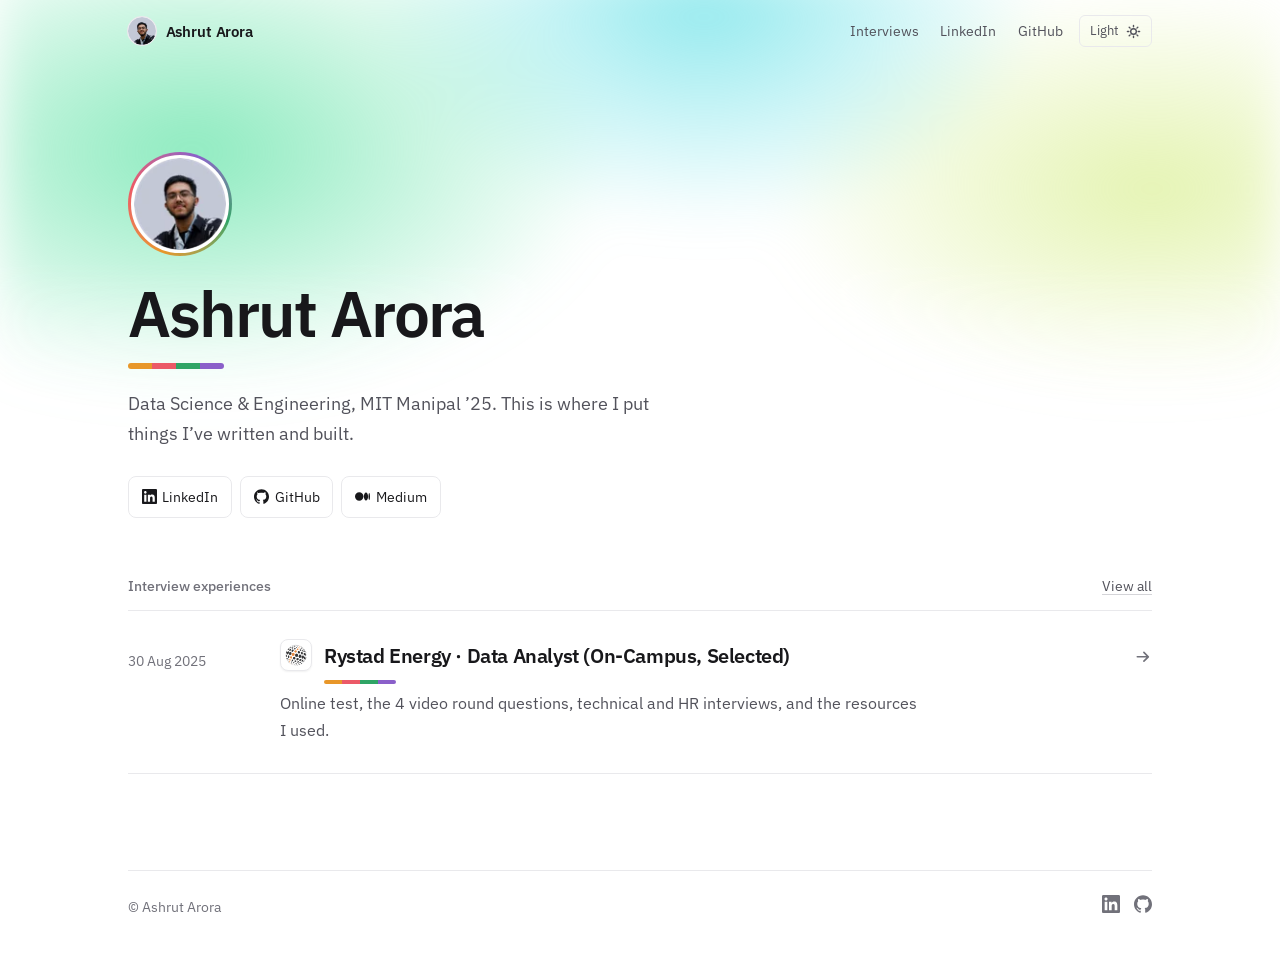
==== commit 30416063: "Use the photo in the header instead of the A mark" ====
--- a/index.html
+++ b/index.html
@@ -20,7 +20,7 @@
 <link rel="preconnect" href="https://fonts.gstatic.com" crossorigin>
 <link rel="stylesheet" href="https://fonts.googleapis.com/css2?family=IBM+Plex+Mono:wght@400&family=IBM+Plex+Sans:wght@400;500;600&display=swap">
 <script>try{const t=localStorage.getItem("theme");if(t)document.documentElement.dataset.theme=t}catch(e){}</script>
-<link rel="stylesheet" href="/style.css?v=6">
+<link rel="stylesheet" href="/style.css?v=7">
 <script type="application/ld+json">
 {
   "@context": "https://schema.org",
@@ -42,7 +42,7 @@
 
 <header class="site">
   <div class="site-inner">
-    <a class="brand" href="/"><span class="mark" aria-hidden="true">A</span>Ashrut Arora</a>
+    <a class="brand" href="/"><img class="brand-photo" src="/assets/img/ashrut-96.webp" width="28" height="28" alt="">Ashrut Arora</a>
     <nav aria-label="Site">
       <a href="/interview-experiences/">Interviews</a>
       <a class="ext" href="https://www.linkedin.com/in/ashrutarora/">LinkedIn</a>
--- a/style.css
+++ b/style.css
@@ -823,3 +823,4 @@
   background: conic-gradient(from 200deg, var(--r1), var(--r2), var(--r4), var(--r3), var(--r1));
 }
 .portrait img { width: 100%; height: 100%; border-radius: 50%; display: block; border: 3px solid var(--bg); background: var(--soft); }
+.brand-photo { width: 1.75rem; height: 1.75rem; border-radius: 50%; display: block; flex: none; background: var(--soft); box-shadow: 0 0 0 1px var(--rule); }
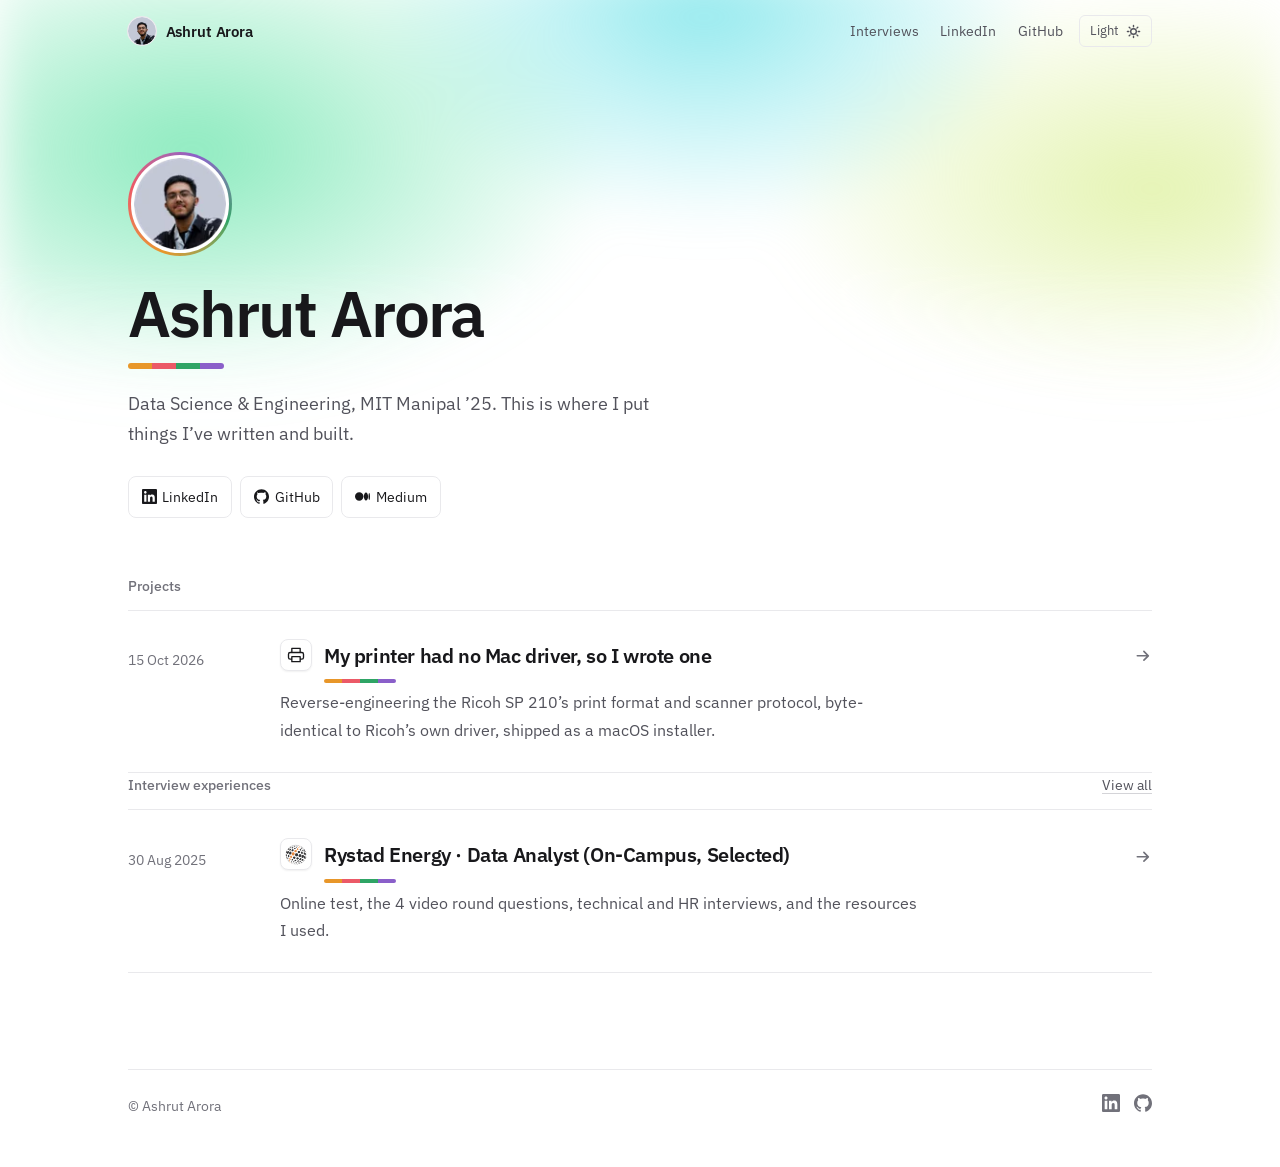
==== commit dfe77474: "Add the Ricoh SP 210 driver write-up as the first project page" ====
--- a/index.html
+++ b/index.html
@@ -3,6 +3,7 @@
 <head>
 <meta charset="utf-8">
 <meta name="viewport" content="width=device-width, initial-scale=1">
+<meta name="google-site-verification" content="1l7rQggqmuOAw-lBVp18SX4YCf99GXyLEg_TZvJ_4e0" />
 <title>Ashrut Arora</title>
 <meta name="description" content="Ashrut Arora, Data Science &amp; Engineering graduate from MIT Manipal. Writing, projects and interview experiences.">
 <meta name="theme-color" content="#ffffff" media="(prefers-color-scheme: light)">
@@ -20,7 +21,7 @@
 <link rel="preconnect" href="https://fonts.gstatic.com" crossorigin>
 <link rel="stylesheet" href="https://fonts.googleapis.com/css2?family=IBM+Plex+Mono:wght@400&family=IBM+Plex+Sans:wght@400;500;600&display=swap">
 <script>try{const t=localStorage.getItem("theme");if(t)document.documentElement.dataset.theme=t}catch(e){}</script>
-<link rel="stylesheet" href="/style.css?v=7">
+<link rel="stylesheet" href="/style.css?v=8">
 <script type="application/ld+json">
 {
   "@context": "https://schema.org",
@@ -68,6 +69,18 @@
   </div>
 </section>
 
+<section class="writing rise d4" aria-labelledby="projects-label">
+  <div class="section-label"><h2 id="projects-label">Projects</h2></div>
+  <a class="entry" href="/projects/ricoh-sp210-macos/">
+    <time datetime="2026-10-15">15 Oct 2026</time>
+    <div>
+      <h3><span class="entry-co"><span class="co-tile"><svg viewBox="0 0 24 24" width="20" height="20" aria-hidden="true" style="color:#18181b"><path d="M7 9V4h10v5M7 17H5a2 2 0 0 1-2-2v-4a2 2 0 0 1 2-2h14a2 2 0 0 1 2 2v4a2 2 0 0 1-2 2h-2M7 14h10v6H7z" fill="none" stroke="currentColor" stroke-width="1.6" stroke-linejoin="round"/></svg></span></span>My printer had no Mac driver, so I wrote one</h3>
+      <p>Reverse-engineering the Ricoh SP 210’s print format and scanner protocol, byte-identical to Ricoh’s own driver, shipped as a macOS installer.</p>
+    </div>
+    <span class="arrow"><svg class="icon" viewBox="0 0 16 16" aria-hidden="true"><path d="M3 8h10M9 4l4 4-4 4" fill="none" stroke="currentColor" stroke-width="1.5" stroke-linecap="round" stroke-linejoin="round"/></svg></span>
+  </a>
+</section>
+
 <section class="writing rise d4" aria-labelledby="interviews-label">
   <div class="section-label"><h2 id="interviews-label">Interview experiences</h2><a href="/interview-experiences/">View all</a></div>
   <a class="entry" href="/interview-experiences/rystad-energy/">
--- a/style.css
+++ b/style.css
@@ -824,3 +824,30 @@
 }
 .portrait img { width: 100%; height: 100%; border-radius: 50%; display: block; border: 3px solid var(--bg); background: var(--soft); }
 .brand-photo { width: 1.75rem; height: 1.75rem; border-radius: 50%; display: block; flex: none; background: var(--soft); box-shadow: 0 0 0 1px var(--rule); }
+
+/* code blocks in articles */
+.prose pre {
+  font: .82rem/1.6 var(--mono);
+  background: var(--card);
+  border: 1px solid var(--rule);
+  border-radius: 10px;
+  padding: 1rem 1.1rem;
+  margin: 0 0 1.5rem;
+  overflow-x: auto;
+}
+.prose pre code { background: none; border: 0; padding: 0; font-size: inherit; }
+
+/* one colour per step: Ricoh driver write-up */
+#print, #print ~ * { --c: var(--r1); --ct: var(--r1t); }
+#format, #format ~ * { --c: var(--r2); --ct: var(--r2t); }
+#scanner, #scanner ~ * { --c: var(--r3); --ct: var(--r3t); }
+#ship, #ship ~ * { --c: var(--r4); --ct: var(--r4t); }
+#testing, #testing ~ * { --c: initial; --ct: initial; }
+:is(#print, #format, #scanner, #ship)::before {
+  content: ""; display: inline-block; width: .55em; height: .55em; border-radius: 3px; background: var(--c); margin-right: .55em; vertical-align: .12em;
+}
+.toc li a[href="#print"] { --c: var(--r1); --ct: var(--r1t); }
+.toc li a[href="#format"] { --c: var(--r2); --ct: var(--r2t); }
+.toc li a[href="#scanner"] { --c: var(--r3); --ct: var(--r3t); }
+.toc li a[href="#ship"] { --c: var(--r4); --ct: var(--r4t); }
+.toc li a:is([href="#problem"], [href="#testing"], [href="#learned"]) { --c: initial; --ct: initial; }
